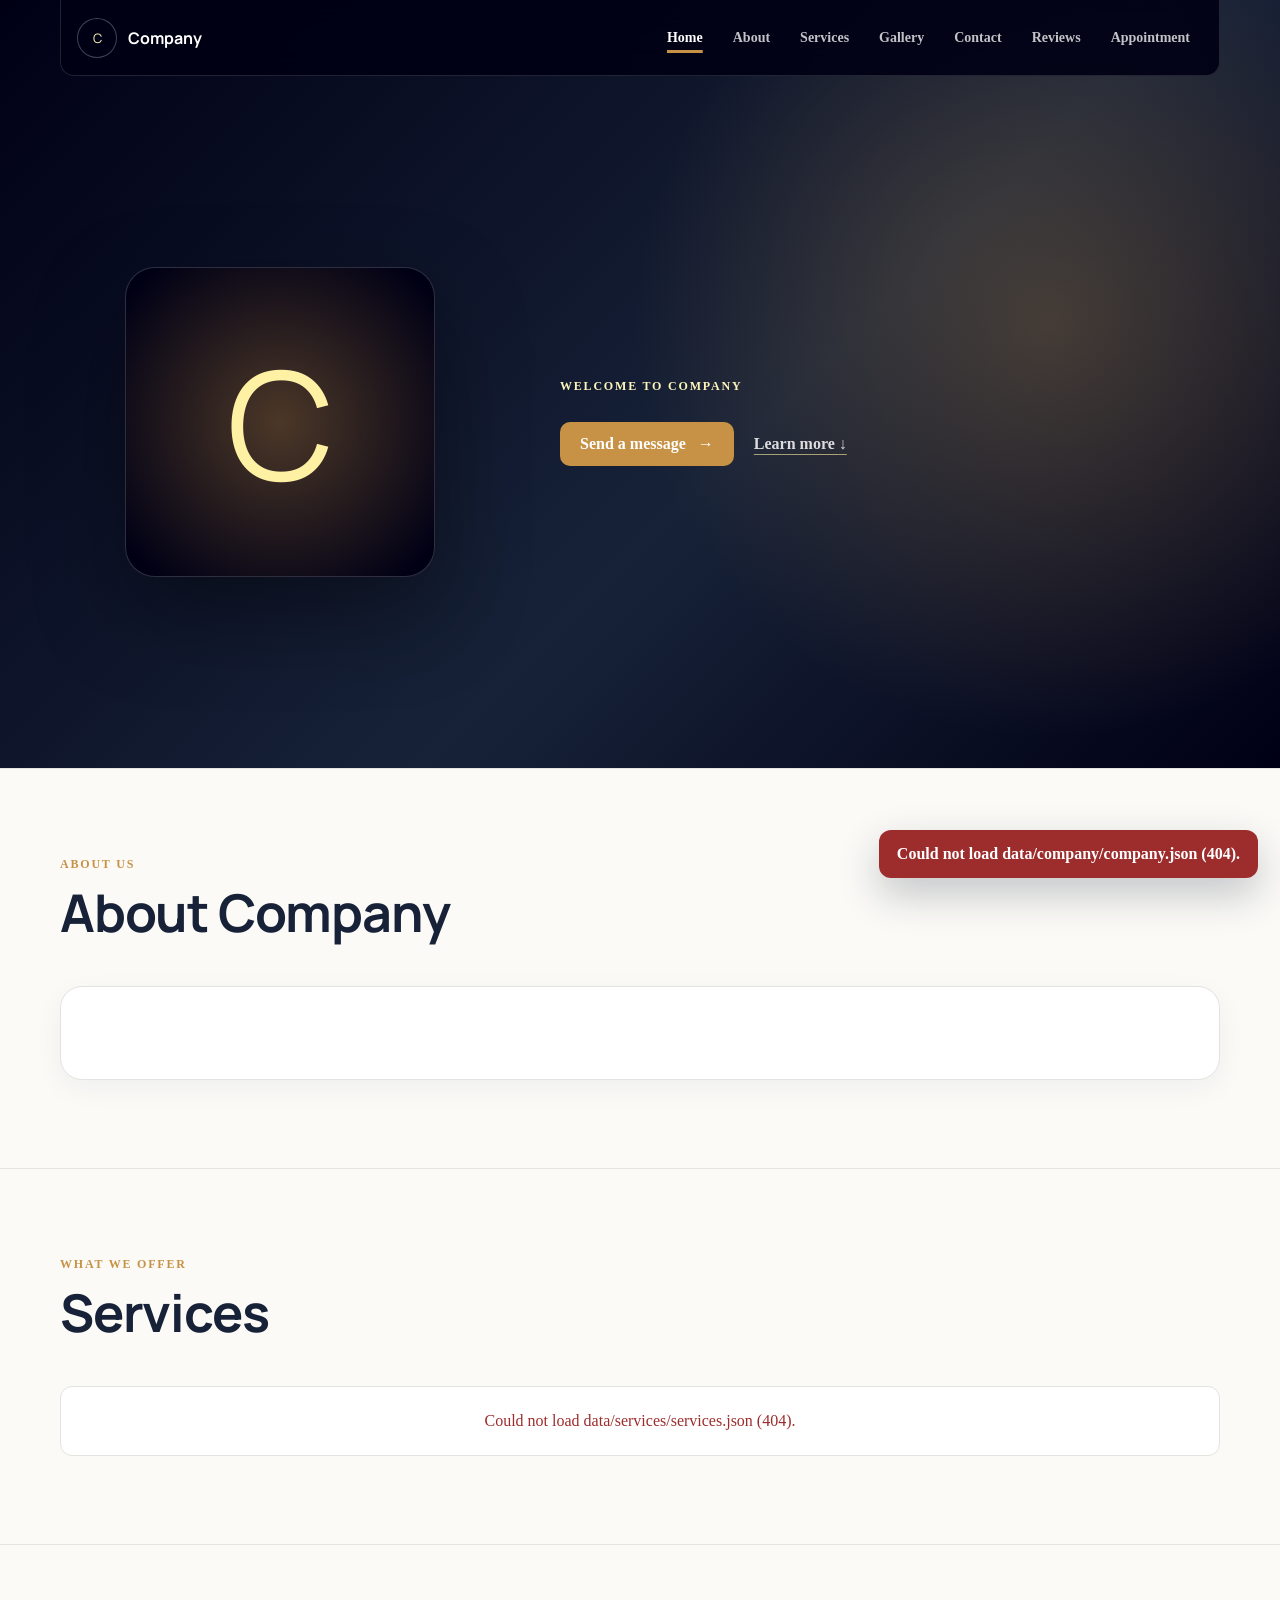
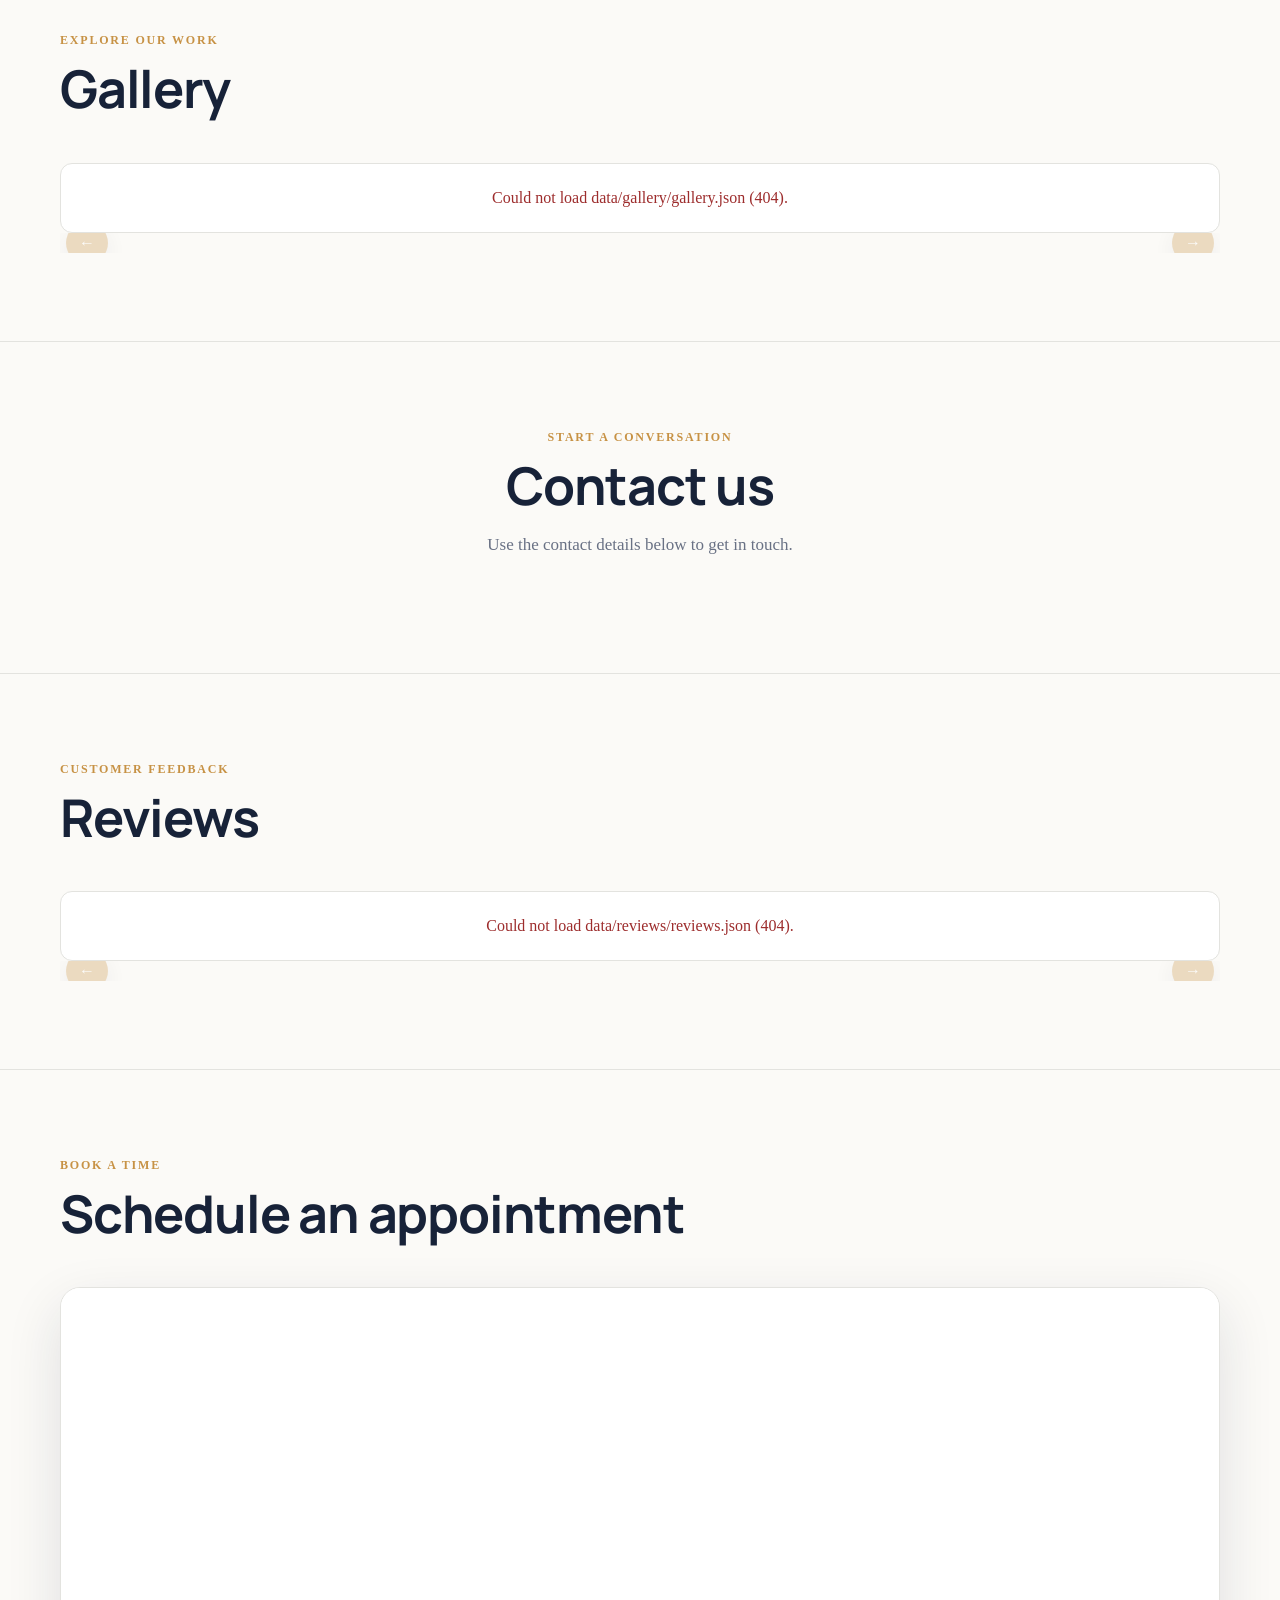
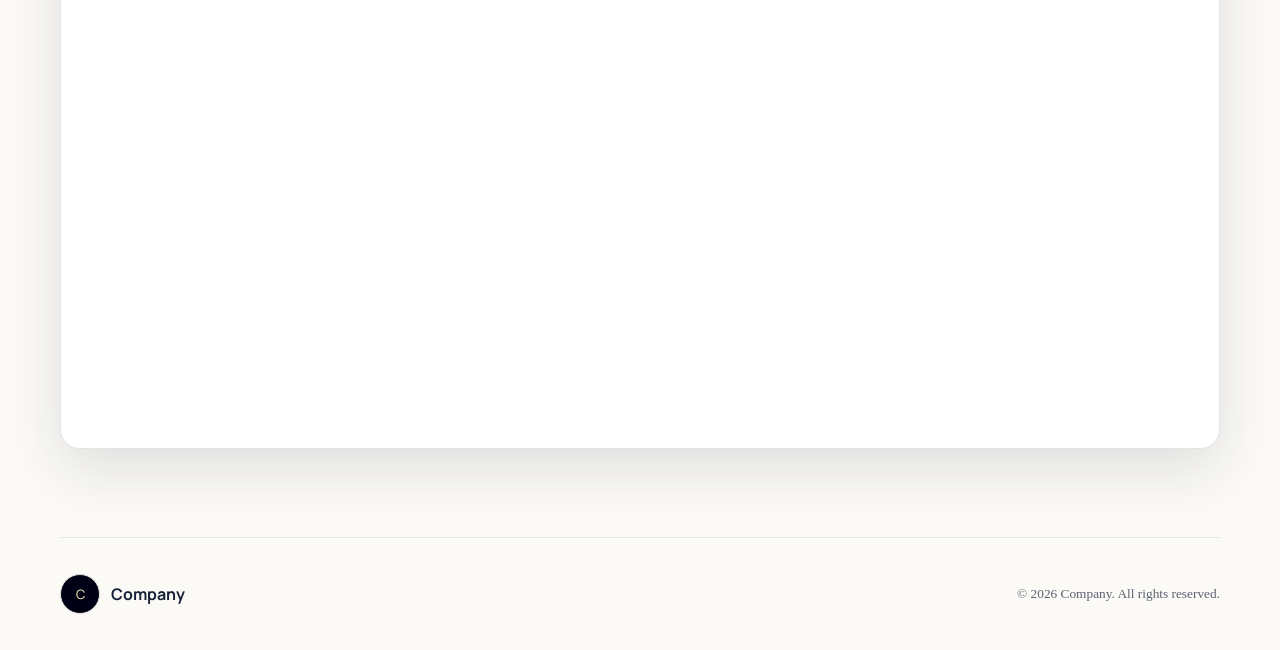
==== index.html @ 7d84f8c4 "Add files via upload" ====
<!doctype html>
<html lang="en">
  <head>
    <meta charset="UTF-8" />
    <meta name="viewport" content="width=device-width, initial-scale=1.0" />
    <meta name="description" content="" />
    <title>Company | Company</title>
    <link rel="preconnect" href="https://fonts.googleapis.com" />
    <link rel="preconnect" href="https://fonts.gstatic.com" crossorigin />
    <link href="https://fonts.googleapis.com/css2?family=DM+Sans:wght@400;500;600;700&amp;family=Manrope:wght@700;800&amp;display=swap" rel="stylesheet" />
    <link rel="stylesheet" href="styles.css?v=63" />
    <script src="script.js?v=63" defer></script>
  </head>
  <body data-page="index" data-page-title="Company" data-template="logo-left">
    
    <header class="site-header">
      <nav class="nav-shell" aria-label="Main navigation">
        <a class="brand" href="index.html" aria-label="Company home"><span class="company-logo-slot" data-company-logo-slot data-logo-variant="brand"><span class="brand-mark" aria-hidden="true">C</span></span><strong data-company-name>Company</strong></a>
        <div class="desktop-nav"><a href="#top" data-section-link="index" class="active">Home</a><a href="#about" data-section-link="about">About</a><a href="#services" data-section-link="services">Services</a><a href="#gallery" data-section-link="gallery">Gallery</a><a href="#contact" data-section-link="contact">Contact</a><a href="#reviews" data-section-link="reviews">Reviews</a><a href="#appointment" data-section-link="appointment">Appointment</a></div>
        <button class="menu-button" type="button" aria-expanded="false" aria-controls="mobile-menu">
          <span></span><span></span><span></span><span class="sr-only">Open navigation</span>
        </button>
      </nav>
      <div class="mobile-nav" id="mobile-menu" hidden><a href="#top" data-section-link="index" class="active">Home</a><a href="#about" data-section-link="about">About</a><a href="#services" data-section-link="services">Services</a><a href="#gallery" data-section-link="gallery">Gallery</a><a href="#contact" data-section-link="contact">Contact</a><a href="#reviews" data-section-link="reviews">Reviews</a><a href="#appointment" data-section-link="appointment">Appointment</a></div>
      <div class="hero" id="top">
        <div class="hero-copy">
          <p class="eyebrow">Welcome to <span data-company-name>Company</span></p>
          <h1 data-company-tagline></h1>
          <p class="hero-description" data-company-description></p>
          <div class="hero-actions">
            <a class="primary-button" href="#contact">Send a message <span aria-hidden="true">→</span></a>
            <a class="secondary-link" href="#about">Learn more <span aria-hidden="true">↓</span></a>
          </div>
        </div>
        <div class="hero-art"><span class="company-logo-slot" data-company-logo-slot data-logo-variant="hero"><div class="hero-monogram" aria-hidden="true"><span>C</span></div></span></div>
      </div>
    </header>
    
    <aside class="social-strip" data-social-location="top" aria-label="Company links" hidden>
      <p class="follow-heading">Follow</p>
      <div class="social-strip-track"><a class="social-icon-link" data-social-platform="instagram" href="#" target="_blank" rel="noopener noreferrer" aria-label="Instagram" title="Instagram" hidden><svg viewBox="0 0 24 24" aria-hidden="true"><rect x="3" y="3" width="18" height="18" rx="5"></rect><circle cx="12" cy="12" r="4"></circle><circle cx="17.5" cy="6.5" r="1"></circle></svg><span class="sr-only">Instagram</span></a><a class="social-icon-link" data-social-platform="facebook" href="#" target="_blank" rel="noopener noreferrer" aria-label="Facebook" title="Facebook" hidden><svg viewBox="0 0 24 24" aria-hidden="true"><path d="M14 8h3V4h-3c-3.3 0-5 2-5 5v2H6v4h3v7h4v-7h3.3l.7-4H13V9c0-.7.3-1 1-1Z"></path></svg><span class="sr-only">Facebook</span></a><a class="social-icon-link" data-social-platform="linkedin" href="#" target="_blank" rel="noopener noreferrer" aria-label="LinkedIn" title="LinkedIn" hidden><svg viewBox="0 0 24 24" aria-hidden="true"><rect x="3" y="9" width="4" height="12"></rect><circle cx="5" cy="5" r="2"></circle><path d="M11 9h4v1.8c1-1.4 2.3-2.2 4.2-2.2 3 0 4.8 2 4.8 5.8V21h-4v-6c0-1.8-.6-3-2.3-3-1.8 0-2.7 1.2-2.7 3.4V21h-4V9Z"></path></svg><span class="sr-only">LinkedIn</span></a><a class="social-icon-link" data-social-platform="twitter" href="#" target="_blank" rel="noopener noreferrer" aria-label="Twitter / X" title="Twitter / X" hidden><svg viewBox="0 0 24 24" aria-hidden="true"><path d="M4 3h4.7l4.1 5.8L17.8 3H20l-6.2 7.3L21 21h-4.7l-4.7-6.7L5.9 21H3.7l6.9-8.2L4 3Zm3.5 2 10 14h2L9.5 5h-2Z"></path></svg><span class="sr-only">Twitter / X</span></a><a class="social-icon-link" data-social-platform="youtube" href="#" target="_blank" rel="noopener noreferrer" aria-label="YouTube" title="YouTube" hidden><svg viewBox="0 0 24 24" aria-hidden="true"><rect x="2" y="5" width="20" height="14" rx="4"></rect><path d="m10 9 5 3-5 3V9Z"></path></svg><span class="sr-only">YouTube</span></a><a class="social-icon-link" data-social-platform="applePodcast" href="#" target="_blank" rel="noopener noreferrer" aria-label="Apple Podcasts" title="Apple Podcasts" hidden><svg viewBox="0 0 24 24" aria-hidden="true"><circle cx="12" cy="8" r="2"></circle><path d="M8.5 17.5a5 5 0 1 1 7 0M6 19.5a8 8 0 1 1 12 0M10 14h4l-1 7h-2l-1-7Z"></path></svg><span class="sr-only">Apple Podcasts</span></a><a class="social-icon-link" data-social-platform="spotify" href="#" target="_blank" rel="noopener noreferrer" aria-label="Spotify" title="Spotify" hidden><svg viewBox="0 0 24 24" aria-hidden="true"><circle cx="12" cy="12" r="9"></circle><path d="M7 9.5c3.6-1 7.4-.6 10.5 1M7.8 13c3-.8 6.2-.5 8.8.8M8.6 16.2c2.3-.6 4.8-.4 6.8.6"></path></svg><span class="sr-only">Spotify</span></a>
        <div class="contact-action" data-contact-action-container="call" hidden>
          <button class="social-icon-link" type="button" data-contact-action="call" data-contact-value="" data-contact-href="tel:" aria-expanded="false" aria-controls="call-details-top" aria-label="Call us" title="Call us">
            <svg viewBox="0 0 24 24" aria-hidden="true"><path d="M6.7 3.5 9.5 8l-2 2c1.2 2.8 3.7 5.3 6.5 6.5l2-2 4.5 2.8c.4.2.6.7.5 1.1L20.4 22c-.1.6-.7 1-1.3 1C9.1 22.4 1.6 14.9 1 4.9c0-.6.4-1.2 1-1.3L5.6 3c.4-.1.9.1 1.1.5Z"></path></svg><span class="sr-only">Call us</span>
          </button>
          <div class="contact-action-details" id="call-details-top" hidden>
            <a href="tel:"></a>
            <button type="button" data-copy-value="">Copy</button>
          </div>
        </div>
        <div class="contact-action" data-contact-action-container="email" hidden>
          <button class="social-icon-link" type="button" data-contact-action="email" aria-expanded="false" aria-controls="email-details-top" aria-label="Email us" title="Email us">
            <svg viewBox="0 0 24 24" aria-hidden="true"><rect x="2" y="4" width="20" height="16" rx="2"></rect><path d="m3 6 9 7 9-7"></path></svg><span class="sr-only">Email us</span>
          </button>
          <div class="contact-action-details" id="email-details-top" hidden>
            <a href="mailto:"></a>
            <button type="button" data-copy-value="">Copy</button>
          </div>
        </div></div>
    </aside>
    <main class="home-main" id="home-sections" data-pages="about.html,services.html,gallery.html,contact.html,reviews.html,appointment.html">
      <div class="data-status" id="home-sections-status">Loading website sections…</div>
    </main>
    
    <aside class="social-strip footer-social-strip" data-social-location="footer" aria-label="Company links" hidden>
      <p class="follow-heading">Follow</p>
      <div class="social-strip-track"><a class="social-icon-link" data-social-platform="instagram" href="#" target="_blank" rel="noopener noreferrer" aria-label="Instagram" title="Instagram" hidden><svg viewBox="0 0 24 24" aria-hidden="true"><rect x="3" y="3" width="18" height="18" rx="5"></rect><circle cx="12" cy="12" r="4"></circle><circle cx="17.5" cy="6.5" r="1"></circle></svg><span class="sr-only">Instagram</span></a><a class="social-icon-link" data-social-platform="facebook" href="#" target="_blank" rel="noopener noreferrer" aria-label="Facebook" title="Facebook" hidden><svg viewBox="0 0 24 24" aria-hidden="true"><path d="M14 8h3V4h-3c-3.3 0-5 2-5 5v2H6v4h3v7h4v-7h3.3l.7-4H13V9c0-.7.3-1 1-1Z"></path></svg><span class="sr-only">Facebook</span></a><a class="social-icon-link" data-social-platform="linkedin" href="#" target="_blank" rel="noopener noreferrer" aria-label="LinkedIn" title="LinkedIn" hidden><svg viewBox="0 0 24 24" aria-hidden="true"><rect x="3" y="9" width="4" height="12"></rect><circle cx="5" cy="5" r="2"></circle><path d="M11 9h4v1.8c1-1.4 2.3-2.2 4.2-2.2 3 0 4.8 2 4.8 5.8V21h-4v-6c0-1.8-.6-3-2.3-3-1.8 0-2.7 1.2-2.7 3.4V21h-4V9Z"></path></svg><span class="sr-only">LinkedIn</span></a><a class="social-icon-link" data-social-platform="twitter" href="#" target="_blank" rel="noopener noreferrer" aria-label="Twitter / X" title="Twitter / X" hidden><svg viewBox="0 0 24 24" aria-hidden="true"><path d="M4 3h4.7l4.1 5.8L17.8 3H20l-6.2 7.3L21 21h-4.7l-4.7-6.7L5.9 21H3.7l6.9-8.2L4 3Zm3.5 2 10 14h2L9.5 5h-2Z"></path></svg><span class="sr-only">Twitter / X</span></a><a class="social-icon-link" data-social-platform="youtube" href="#" target="_blank" rel="noopener noreferrer" aria-label="YouTube" title="YouTube" hidden><svg viewBox="0 0 24 24" aria-hidden="true"><rect x="2" y="5" width="20" height="14" rx="4"></rect><path d="m10 9 5 3-5 3V9Z"></path></svg><span class="sr-only">YouTube</span></a><a class="social-icon-link" data-social-platform="applePodcast" href="#" target="_blank" rel="noopener noreferrer" aria-label="Apple Podcasts" title="Apple Podcasts" hidden><svg viewBox="0 0 24 24" aria-hidden="true"><circle cx="12" cy="8" r="2"></circle><path d="M8.5 17.5a5 5 0 1 1 7 0M6 19.5a8 8 0 1 1 12 0M10 14h4l-1 7h-2l-1-7Z"></path></svg><span class="sr-only">Apple Podcasts</span></a><a class="social-icon-link" data-social-platform="spotify" href="#" target="_blank" rel="noopener noreferrer" aria-label="Spotify" title="Spotify" hidden><svg viewBox="0 0 24 24" aria-hidden="true"><circle cx="12" cy="12" r="9"></circle><path d="M7 9.5c3.6-1 7.4-.6 10.5 1M7.8 13c3-.8 6.2-.5 8.8.8M8.6 16.2c2.3-.6 4.8-.4 6.8.6"></path></svg><span class="sr-only">Spotify</span></a></div>
    </aside>
    <footer class="site-footer">
      <a class="brand footer-brand" href="index.html"><span class="company-logo-slot" data-company-logo-slot data-logo-variant="brand"><span class="brand-mark" aria-hidden="true">C</span></span><strong data-company-name>Company</strong></a>
      <small>© <span id="copyright-years" data-start-year="2026"></span> <span data-company-name>Company</span>. All rights reserved.</small>
    </footer>
  </body>
</html>
---- styles.css ----
:root {
  --ink: #182033;
  --muted: #697184;
  --paper: #fbfaf7;
  --white: #ffffff;
  --navy: #172238;
  --brand: #c79245;
  --brand-dark: #9a6518;
  --brand-light: #fff1a4;
  --secondary: #172238;
  --secondary-dark: #000015;
  --secondary-light: #677288;
  --on-secondary: #ffffff;
  --on-brand: #ffffff;
  --on-page: #172238;
  --page-blur: 0px;
  --hero-background: radial-gradient(circle at 82% 42%, color-mix(in srgb, var(--brand) 28%, transparent), transparent 26rem), linear-gradient(135deg, var(--secondary-dark), var(--secondary) 58%, var(--secondary-dark));
  --border: #e3e3df;
  --shadow: 0 20px 55px rgba(23, 34, 56, 0.12);
  --heading-font: "Manrope", sans-serif;
}

* {
  box-sizing: border-box;
}

[hidden] {
  display: none !important;
}

html {
  width: 100%;
  max-width: 100%;
  overflow-x: hidden;
  scroll-behavior: smooth;
}

body {
  position: relative;
  width: 100%;
  max-width: 100%;
  min-width: 0;
  margin: 0;
  overflow-x: hidden;
  color: var(--on-page);
  background: #fbfaf7;
  background-attachment: fixed;
  font-family: "DM Sans", sans-serif;
  line-height: 1.6;
}

body > main {
  background: var(--paper);
  backdrop-filter: blur(var(--page-blur));
  -webkit-backdrop-filter: blur(var(--page-blur));
}

body,
button,
input,
textarea {
  font: inherit;
}

img {
  display: block;
  max-width: 100%;
}

.company-logo-slot {
  display: contents;
}

a {
  color: inherit;
}

.sr-only {
  position: absolute;
  width: 1px;
  height: 1px;
  padding: 0;
  margin: -1px;
  overflow: hidden;
  clip: rect(0, 0, 0, 0);
  white-space: nowrap;
  border: 0;
}

.site-header {
  min-height: clamp(640px, 60vw, 820px);
  padding-top: 76px;
  overflow: hidden;
  color: var(--on-secondary);
  background: var(--hero-background);
  background-position: center;
  background-size: cover;
}

.nav-shell,
.hero,
.content-section,
.site-footer {
  width: min(1160px, calc(100% - 40px));
  margin-inline: auto;
}

.nav-shell {
  position: fixed;
  z-index: 20;
  top: 0;
  left: 50%;
  display: flex;
  align-items: center;
  justify-content: space-between;
  min-height: 76px;
  padding: 0 16px;
  background: color-mix(in srgb, var(--secondary-dark) 90%, transparent);
  border: 1px solid color-mix(in srgb, var(--on-secondary) 13%, transparent);
  border-top: 0;
  border-radius: 0 0 14px 14px;
  backdrop-filter: blur(14px);
  transform: translateX(-50%);
}

.brand {
  display: inline-flex;
  gap: 11px;
  align-items: center;
  font-family: var(--heading-font);
  text-decoration: none;
}

.brand img,
.brand-mark {
  width: 40px;
  height: 40px;
  object-fit: cover;
  border: 1px solid color-mix(in srgb, var(--on-secondary) 25%, transparent);
  border-radius: 50%;
}

.brand-mark {
  display: grid;
  color: color-mix(in srgb, var(--brand-light) 75%, var(--on-secondary));
  font-size: 13px;
  background: var(--secondary-dark);
  place-items: center;
}

.desktop-nav {
  display: flex;
  gap: 4px;
}

.desktop-nav a,
.mobile-nav a {
  padding: 9px 13px;
  color: color-mix(in srgb, var(--on-secondary) 76%, transparent);
  font-size: 14px;
  font-weight: 600;
  text-decoration: none;
  border-radius: 8px;
}

.desktop-nav a:hover {
  color: var(--on-secondary);
  background: transparent;
}

.desktop-nav a.active,
.mobile-nav a.active {
  color: var(--on-secondary);
  font-weight: 800;
  text-decoration: underline;
  text-decoration-color: var(--brand);
  text-decoration-thickness: 3px;
  text-underline-offset: 8px;
  background: transparent;
  box-shadow: none;
}

.menu-button,
.mobile-nav {
  display: none;
}

.hero {
  display: grid;
  grid-template-columns: minmax(0, 1.1fr) minmax(300px, 0.9fr);
  gap: 60px;
  align-items: center;
  min-height: calc(clamp(640px, 60vw, 820px) - 76px);
}

.hero-copy {
  max-width: 680px;
  padding: 60px 0;
}

.eyebrow {
  margin: 0 0 12px;
  color: var(--brand);
  font-size: 12px;
  font-weight: 700;
  letter-spacing: 1.8px;
  text-transform: uppercase;
}

.hero .eyebrow {
  color: color-mix(in srgb, var(--brand-light) 75%, var(--on-secondary));
}

h1,
h2,
h3 {
  margin-top: 0;
  font-family: var(--heading-font);
  line-height: 1.12;
  letter-spacing: -1.2px;
}

h1 {
  margin-bottom: 20px;
  font-size: clamp(36px, 5vw, 58px);
}

h2 {
  margin-bottom: 0;
  font-size: clamp(34px, 5vw, 52px);
}

h3 {
  font-size: 21px;
}

.hero-description {
  max-width: 620px;
  margin: 0 0 28px;
  color: color-mix(in srgb, var(--on-secondary) 72%, transparent);
  font-size: 18px;
}

.hero-actions {
  display: flex;
  gap: 20px;
  align-items: center;
  flex-wrap: wrap;
}

.primary-button,
.contact-form button {
  display: inline-flex;
  gap: 12px;
  align-items: center;
  justify-content: center;
  padding: 13px 20px;
  color: var(--on-brand);
  font-weight: 700;
  text-decoration: none;
  background: var(--brand);
  border: 0;
  border-radius: 10px;
  cursor: pointer;
  transition: 180ms ease;
}

.primary-button:hover,
.contact-form button:hover {
  background: var(--brand-dark);
  transform: translateY(-2px);
}

.secondary-link {
  color: color-mix(in srgb, var(--on-secondary) 84%, transparent);
  font-weight: 600;
  text-decoration-color: color-mix(in srgb, var(--brand-light) 60%, transparent);
  text-underline-offset: 5px;
}

.hero-art {
  position: relative;
  display: grid;
  min-height: 340px;
  place-items: center;
}

.hero-image-wrap,
.hero-monogram {
  position: relative;
  width: min(100%, 310px);
  aspect-ratio: 1;
  overflow: hidden;
  background: var(--secondary-dark);
  border: 1px solid color-mix(in srgb, var(--on-secondary) 18%, transparent);
  border-radius: 30px;
  box-shadow: 0 35px 90px rgba(0, 0, 0, 0.4);
}

.hero-image-wrap::before,
.hero-monogram::before {
  position: absolute;
  z-index: 0;
  inset: -20%;
  content: "";
  background: radial-gradient(circle, color-mix(in srgb, var(--brand) 38%, transparent), transparent 65%);
}

.hero-image-wrap img {
  position: relative;
  z-index: 1;
  width: 100%;
  height: 100%;
  object-fit: cover;
  object-position: center;
}

.hero-monogram {
  display: grid;
  place-items: center;
}

.hero-monogram span {
  position: relative;
  z-index: 1;
  color: var(--brand-light);
  font-family: var(--heading-font);
  font-size: clamp(80px, 13vw, 150px);
}

.content-section {
  padding: 88px 0;
  scroll-margin-top: 100px;
}

.content-section + .content-section {
  border-top: 1px solid var(--border);
  background: var(--paper);
  backdrop-filter: blur(var(--page-blur));
  -webkit-backdrop-filter: blur(var(--page-blur));
}

.section-heading {
  display: flex;
  gap: 50px;
  align-items: end;
  justify-content: space-between;
  margin-bottom: 44px;
}

.section-heading > p {
  max-width: 430px;
  margin: 0;
  color: color-mix(in srgb, var(--on-page) 72%, transparent);
}

.about-card {
  padding: 46px;
  background: var(--white);
  border: 1px solid var(--border);
  border-radius: 22px;
  box-shadow: 0 8px 28px rgba(23, 34, 56, 0.05);
  color: var(--ink);
}

.about-card > p {
  margin: 0;
  color: var(--muted);
  font-size: 19px;
}

.carousel-shell {
  position: relative;
  width: 100%;
  max-width: 100%;
  min-width: 0;
  overflow: hidden;
}

.service-grid,
.review-grid,
.gallery-grid {
  display: flex;
  gap: 20px;
  width: 100%;
  max-width: 100%;
  min-width: 0;
  overflow-x: auto;
  padding: 4px 2px 16px;
  scroll-behavior: smooth;
  scroll-snap-type: x mandatory;
  scrollbar-width: none;
}

.service-grid::-webkit-scrollbar,
.review-grid::-webkit-scrollbar,
.gallery-grid::-webkit-scrollbar {
  display: none;
}

.carousel-arrow {
  position: absolute;
  z-index: 3;
  top: 50%;
  display: grid;
  width: 42px;
  height: 42px;
  padding: 0;
  color: var(--on-brand);
  background: var(--brand);
  border: 0;
  border-radius: 50%;
  cursor: pointer;
  place-items: center;
  transform: translateY(-50%);
  box-shadow: 0 8px 24px rgba(23, 34, 56, 0.2);
}

.carousel-arrow:hover {
  background: var(--brand-dark);
}

.carousel-arrow:disabled {
  cursor: not-allowed;
  opacity: 0.3;
  transform: translateY(-50%);
}

.carousel-arrow.previous {
  left: 6px;
}

.carousel-arrow.next {
  right: 6px;
}

.service-card,
blockquote {
  flex: 0 0 calc((100% - 40px) / 3);
  min-height: 260px;
  margin: 0;
  padding: 28px;
  background: var(--white);
  border: 1px solid var(--border);
  border-radius: 16px;
  color: var(--ink);
}

.service-number {
  color: var(--brand);
  font-family: var(--heading-font);
  font-weight: 800;
}

.service-card {
  padding: 0;
  overflow: hidden;
}

.service-card-content {
  display: flex;
  min-width: 0;
  padding: 25px;
  flex-direction: column;
}

.service-card h3 {
  margin: 16px 0 8px;
}

.service-card p,
blockquote p {
  margin: 0;
  color: var(--muted);
}

.service-media {
  width: 100%;
  height: 210px;
  overflow: hidden;
  background: color-mix(in srgb, var(--secondary) 10%, white);
}

.service-media img,
.service-media iframe,
.service-media video {
  width: 100%;
  height: 100%;
  object-fit: cover;
  border: 0;
}

.service-card-footer {
  display: flex;
  gap: 14px;
  align-items: center;
  justify-content: space-between;
  margin-top: auto;
  padding-top: 22px;
}

.service-price {
  color: var(--ink);
  font-family: var(--heading-font);
  font-size: 18px;
}

.service-link,
.service-payment-link {
  color: var(--brand-dark);
  font-size: 14px;
  font-weight: 700;
  text-underline-offset: 4px;
}

.service-card-actions {
  display: flex;
  flex-wrap: wrap;
  gap: 8px 14px;
  align-items: center;
  justify-content: flex-end;
}

.service-payment-link {
  padding: 9px 13px;
  color: var(--on-brand);
  text-decoration: none;
  background: var(--brand);
  border-radius: 999px;
}

.vertical-services {
  display: grid;
  gap: 24px;
  overflow: visible;
  padding: 0;
  scroll-snap-type: none;
}

.vertical-services .service-card {
  display: grid;
  grid-template-columns: minmax(260px, 0.75fr) minmax(0, 1.25fr);
  min-height: 310px;
}

.vertical-services .service-media {
  height: 100%;
  min-height: 310px;
}

.vertical-services .service-card-content {
  padding: 32px;
}

.horizontal-services .service-card {
  flex-basis: calc((100% - 40px) / 3);
}

.gallery-grid figure {
  flex: 0 0 calc((100% - 40px) / 3);
  height: 280px;
  min-height: 260px;
  margin: 0;
  overflow: hidden;
  background: #e9e8e4;
  border-radius: 15px;
}

.gallery-grid img {
  width: 100%;
  height: 100%;
  object-fit: cover;
  object-position: center;
  transition: transform 300ms ease;
}

.gallery-lightbox-trigger {
  display: block;
  width: 100%;
  height: 100%;
  padding: 0;
  overflow: hidden;
  background: transparent;
  border: 0;
  cursor: zoom-in;
}

.gallery-grid figure:hover img {
  transform: scale(1.04);
}

.gallery-lightbox {
  position: fixed;
  z-index: 1000;
  inset: 0;
  display: grid;
  width: 100vw;
  max-width: 100%;
  height: 100dvh;
  padding: clamp(16px, 4vw, 48px);
  overflow: hidden;
  background: rgba(7, 12, 22, 0.92);
  place-items: center;
}

.gallery-lightbox img {
  display: block;
  width: auto;
  max-width: 100%;
  height: auto;
  max-height: calc(100dvh - clamp(32px, 8vw, 96px));
  object-fit: contain;
}

.gallery-lightbox-close {
  position: absolute;
  z-index: 1;
  top: max(12px, env(safe-area-inset-top));
  right: max(12px, env(safe-area-inset-right));
  display: grid;
  width: 44px;
  height: 44px;
  padding: 0;
  color: #ffffff;
  font-size: 32px;
  line-height: 1;
  background: rgba(255, 255, 255, 0.14);
  border: 1px solid rgba(255, 255, 255, 0.35);
  border-radius: 50%;
  cursor: pointer;
  place-items: center;
}

body.lightbox-open {
  overflow: hidden;
}

.service-card,
.gallery-grid figure,
blockquote {
  scroll-snap-align: start;
}

.social-strip {
  width: min(1160px, calc(100% - 40px));
  margin: 24px auto 0;
}

.follow-heading {
  margin: 0 0 10px;
  color: var(--on-page);
  font-family: var(--heading-font);
  font-size: 15px;
  font-weight: 800;
}

.social-strip-track {
  display: flex;
  gap: 12px;
  overflow-x: auto;
  padding: 2px 2px 12px;
  scrollbar-width: none;
}

.footer-social-strip {
  margin-top: 56px;
}

.footer-social-strip .social-strip-track {
  padding-bottom: 2px;
}

.social-strip-track::-webkit-scrollbar {
  display: none;
}

.social-icon-link {
  display: inline-flex;
  align-items: center;
  justify-content: center;
  width: 54px;
  height: 54px;
  padding: 14px;
  color: var(--secondary);
  text-decoration: none;
  background: var(--white);
  border: 1px solid var(--border);
  border-radius: 12px;
  color: var(--ink);
  cursor: pointer;
  transition: 180ms ease;
}

.social-icon-link:hover {
  color: var(--brand-dark);
  border-color: var(--brand);
  transform: translateY(-2px);
}

.social-icon-link svg {
  width: 25px;
  height: 25px;
  fill: none;
  stroke: currentColor;
  stroke-linecap: round;
  stroke-linejoin: round;
  stroke-width: 1.8;
}

.social-icon-link[aria-label="Facebook"] svg,
.social-icon-link[aria-label="LinkedIn"] svg {
  fill: currentColor;
  stroke: none;
}

.contact-action {
  display: flex;
  flex: 0 0 auto;
  gap: 8px;
  align-items: center;
}

.contact-action-details {
  display: flex;
  gap: 8px;
  align-items: center;
  min-height: 54px;
  padding: 7px 8px 7px 14px;
  white-space: nowrap;
  background: var(--white);
  border: 1px solid var(--brand);
  border-radius: 12px;
}

.contact-action-details[hidden] {
  display: none;
}

.contact-action-details a {
  color: var(--ink);
  font-weight: 700;
  text-decoration: none;
}

.contact-action-details button {
  padding: 7px 10px;
  color: var(--on-brand);
  font-size: 12px;
  font-weight: 700;
  background: var(--brand);
  border: 0;
  border-radius: 7px;
  cursor: pointer;
}

.reviews-section {
  width: auto;
  max-width: none;
  padding-inline: max(20px, calc((100% - 1160px) / 2));
  background: var(--paper);
}

.quote-mark {
  color: var(--brand);
  font-family: Georgia, serif;
  font-size: 50px;
  line-height: 0.8;
}

.review-stars {
  color: var(--brand);
  font-size: 21px;
  letter-spacing: 3px;
}

.review-stars span {
  color: color-mix(in srgb, var(--on-page) 18%, transparent);
}

blockquote p {
  min-height: 90px;
  margin: 18px 0 24px;
  font-size: 16px;
}

blockquote footer {
  display: flex;
  gap: 8px 16px;
  align-items: center;
  justify-content: space-between;
}

blockquote footer strong {
  font-weight: 700;
}

blockquote footer time {
  color: var(--muted);
  font-size: 13px;
  white-space: nowrap;
}

.review-submission-section {
  display: block;
  width: min(100%, 760px);
  padding-top: 70px;
  margin: 70px auto 0;
  border-top: 1px solid var(--border);
}

.review-submission-copy {
  margin-bottom: 28px;
  text-align: center;
}

.review-submission-copy h2 {
  margin-bottom: 16px;
}

.review-submission-copy > p:not(.eyebrow) {
  color: var(--muted);
}

.star-rating {
  padding: 0;
  margin: 0;
  border: 0;
}

.star-rating legend {
  margin-bottom: 7px;
  font-size: 14px;
  font-weight: 700;
}

.star-rating-options {
  display: flex;
  flex-direction: row-reverse;
  justify-content: flex-end;
  width: fit-content;
}

.star-rating-options input {
  position: absolute;
  width: 1px;
  height: 1px;
  opacity: 0;
}

.star-rating-options label {
  display: block;
  padding: 0 3px;
  color: #cfd1d6;
  font-size: 34px;
  line-height: 1;
  cursor: pointer;
}

.star-rating-options label:hover,
.star-rating-options label:hover ~ label,
.star-rating-options input:checked ~ label {
  color: var(--brand);
}

.star-rating-options input:focus-visible + label {
  border-radius: 4px;
  outline: 3px solid color-mix(in srgb, var(--brand) 30%, transparent);
}

.contact-section {
  display: block;
  width: min(100% - 40px, 900px);
}

.contact-copy {
  width: min(100%, 720px);
  margin: 0 auto 30px;
  text-align: center;
}

.contact-copy h2 {
  margin-bottom: 20px;
}

.contact-copy > p:not(.eyebrow) {
  color: var(--muted);
  font-size: 17px;
}

.contact-details {
  display: grid;
  gap: 10px;
  justify-items: center;
  padding: 24px 0 0;
  margin: 24px 0 0;
  list-style: none;
  border-top: 1px solid var(--border);
}

.contact-details a {
  text-underline-offset: 4px;
}

.contact-form {
  display: grid;
  gap: 17px;
  width: min(100%, 720px);
  padding: 32px;
  margin-inline: auto;
  background: var(--white);
  border: 1px solid var(--border);
  border-radius: 20px;
  box-shadow: var(--shadow);
  color: var(--ink);
}

.contact-form label {
  display: grid;
  gap: 7px;
  font-size: 14px;
  font-weight: 700;
}

.contact-form input,
.contact-form textarea {
  width: 100%;
  padding: 12px 13px;
  border: 1px solid #cfd1d6;
  border-radius: 9px;
  outline: none;
}

.contact-form input:focus,
.contact-form textarea:focus {
  border-color: var(--brand);
  box-shadow: 0 0 0 3px color-mix(in srgb, var(--brand) 18%, transparent);
}

.contact-form textarea {
  resize: vertical;
}

.spam-trap {
  display: none !important;
}

.captcha-field {
  min-height: 78px;
  width: 100%;
  max-width: 100%;
  overflow: hidden;
}

.h-captcha {
  width: 100%;
  max-width: 100%;
  transform-origin: left top;
}

.h-captcha iframe {
  max-width: 100% !important;
}

.form-status-toast {
  position: fixed;
  z-index: 100;
  right: 22px;
  bottom: 22px;
  max-width: min(390px, calc(100% - 44px));
  padding: 15px 18px;
  color: #ffffff;
  font-weight: 700;
  background: #237a4b;
  border-radius: 12px;
  box-shadow: 0 16px 40px rgba(17, 29, 46, 0.24);
  opacity: 0;
  pointer-events: none;
  transform: translateY(18px);
  transition: opacity 180ms ease, transform 180ms ease;
}

.form-status-toast.error {
  background: #9d2d2d;
}

.form-status-toast.visible {
  opacity: 1;
  transform: translateY(0);
}

.contact-form button {
  width: 100%;
}

.appointment-card {
  overflow: hidden;
  background: var(--white);
  border: 1px solid var(--border);
  border-radius: 20px;
  box-shadow: var(--shadow);
}

.appointment-frame {
  display: block;
  width: 100%;
  height: 760px;
  background: var(--white);
  border: 0;
}

.site-footer {
  display: flex;
  align-items: center;
  justify-content: space-between;
  padding: 36px 0;
  border-top: 1px solid var(--border);
}

.site-header,
body > main,
.home-main,
.home-page-section,
.page-main,
.content-section,
.contact-section,
.review-submission-section {
  max-width: 100%;
  min-width: 0;
}

.contact-section > *,
.review-submission-section > * {
  min-width: 0;
}

.footer-brand .brand-mark,
.footer-brand img {
  border-color: var(--border);
}

.site-footer small {
  color: color-mix(in srgb, var(--on-page) 70%, transparent);
}

@media (max-width: 850px) {
  .desktop-nav {
    display: none;
  }

  .menu-button {
    display: grid;
    gap: 4px;
    width: 42px;
    height: 42px;
    padding: 10px;
    background: color-mix(in srgb, var(--on-secondary) 8%, transparent);
    border: 0;
    border-radius: 9px;
    cursor: pointer;
    place-content: center;
  }

  .menu-button > span:not(.sr-only) {
    width: 20px;
    height: 2px;
    background: var(--on-secondary);
  }

  .mobile-nav {
    position: fixed;
    z-index: 19;
    top: 76px;
    left: 50%;
    width: min(100% - 40px, 1160px);
    padding: 8px;
    margin: 0;
    background: color-mix(in srgb, var(--secondary-dark) 96%, transparent);
    border: 1px solid color-mix(in srgb, var(--on-secondary) 12%, transparent);
    border-radius: 10px;
    transform: translateX(-50%);
  }

  .mobile-nav:not([hidden]) {
    display: grid;
  }

  .mobile-nav a {
    display: block;
  }

  .hero {
    grid-template-columns: minmax(0, 1.15fr) minmax(240px, 0.85fr);
    gap: 30px;
  }

  .service-card,
  blockquote,
  .gallery-grid figure {
    flex-basis: calc((100% - 20px) / 2);
  }

  .horizontal-services .service-card {
    flex-basis: calc((100% - 20px) / 2);
  }

  .vertical-services .service-card {
    grid-template-columns: minmax(220px, 0.8fr) minmax(0, 1.2fr);
  }

  .about-card {
    grid-template-columns: 1fr;
    gap: 35px;
  }

  .contact-section {
    width: min(100% - 40px, 900px);
  }
}

@media (max-width: 620px) {
  .nav-shell,
  .hero,
  .content-section,
  .site-footer,
  .mobile-nav {
    width: min(100% - 28px, 1160px);
  }

  .site-header {
    min-height: auto;
  }

  .nav-shell {
    min-height: 68px;
  }

  .brand {
    max-width: calc(100% - 60px);
  }

  .brand strong {
    overflow: hidden;
    text-overflow: ellipsis;
    white-space: nowrap;
  }

  .hero {
    grid-template-columns: minmax(0, 1.25fr) minmax(105px, 0.75fr);
    gap: 14px;
    min-height: 430px;
  }

  .hero-copy {
    padding: 45px 0;
  }

  h1 {
    font-size: clamp(28px, 8vw, 39px);
  }

  .hero-description {
    font-size: 15px;
  }

  .hero-art {
    min-height: 170px;
  }

  .hero-image-wrap,
  .hero-monogram {
    border-radius: 18px;
  }

  .primary-button {
    padding: 11px 14px;
    font-size: 13px;
  }

  .secondary-link {
    font-size: 13px;
  }

  .content-section {
    padding: 62px 0;
  }

  .section-heading {
    display: grid;
    gap: 16px;
    margin-bottom: 30px;
  }

  .about-card {
    padding: 26px 20px;
  }

  .about-card > p {
    font-size: 16px;
  }

  .service-card,
  blockquote,
  .gallery-grid figure {
    flex-basis: 86%;
  }

  .horizontal-services .service-card {
    flex-basis: 92%;
    height: 520px;
    min-height: 520px;
  }

  .horizontal-services .service-card-content {
    min-height: 275px;
  }

  .horizontal-services .service-card p {
    display: -webkit-box;
    overflow: hidden;
    -webkit-box-orient: vertical;
    -webkit-line-clamp: 4;
  }

  .vertical-services .service-card {
    display: block;
    min-height: 0;
  }

  .vertical-services .service-media {
    height: 220px;
    min-height: 0;
  }

  .vertical-services .service-card-content {
    padding: 24px 20px;
  }

  .gallery-grid figure {
    height: 250px;
    min-height: 230px;
  }

  .carousel-arrow.previous {
    left: 4px;
  }

  .carousel-arrow.next {
    right: 4px;
  }

  .social-strip {
    width: min(100% - 28px, 1160px);
  }


  .reviews-section {
    width: auto;
    padding-inline: 14px;
  }

  .review-submission-section {
    padding-top: 45px;
    margin-top: 45px;
  }

  blockquote p {
    min-height: auto;
  }

  .contact-form {
    padding: 24px 18px;
  }

  .h-captcha {
    margin-bottom: -14px;
    transform: scale(0.82);
  }

  .appointment-frame {
    height: 680px;
  }

  .site-footer {
    align-items: start;
    flex-direction: column;
    gap: 12px;
  }
}

@media (prefers-reduced-motion: reduce) {
  * {
    scroll-behavior: auto !important;
    transition-duration: 0.01ms !important;
  }
}


/* Template 1: logo left, content right */
body[data-template="logo-left"] .hero {
  grid-template-columns: minmax(260px, 0.8fr) minmax(0, 1.2fr);
}

body[data-template="logo-left"] .hero-art {
  grid-row: 1;
  grid-column: 1;
}

body[data-template="logo-left"] .hero-copy {
  grid-row: 1;
  grid-column: 2;
}

@media (max-width: 620px) {
  body[data-template="logo-left"] .hero {
    grid-template-columns: minmax(105px, 0.75fr) minmax(0, 1.25fr);
  }
}


/* Template 2: content left, logo right */
body[data-template="logo-right"] .hero {
  grid-template-columns: minmax(0, 1.2fr) minmax(260px, 0.8fr);
}

body[data-template="logo-right"] .hero-copy {
  grid-row: 1;
  grid-column: 1;
}

body[data-template="logo-right"] .hero-art {
  grid-row: 1;
  grid-column: 2;
}

@media (max-width: 620px) {
  body[data-template="logo-right"] .hero {
    grid-template-columns: minmax(0, 1.25fr) minmax(105px, 0.75fr);
  }
}


/* Template 3: centered and stacked */
body[data-template="centered"] .hero {
  grid-template-columns: 1fr;
  gap: 0;
  min-height: 650px;
  text-align: center;
}

body[data-template="centered"] .hero-art {
  grid-row: 1;
  grid-column: 1;
  min-height: 245px;
  padding-top: 45px;
}

body[data-template="centered"] .hero-image-wrap,
body[data-template="centered"] .hero-monogram {
  width: min(100%, 190px);
  border-radius: 50%;
}

body[data-template="centered"] .hero-monogram span {
  font-size: 72px;
}

body[data-template="centered"] .hero-copy {
  grid-row: 2;
  grid-column: 1;
  padding: 18px 0 65px;
  margin-inline: auto;
}

body[data-template="centered"] .hero-description {
  margin-inline: auto;
}

body[data-template="centered"] .hero-actions {
  justify-content: center;
}

@media (max-width: 620px) {
  body[data-template="centered"] .hero {
    grid-template-columns: 1fr;
    min-height: 540px;
  }

  body[data-template="centered"] .hero-art {
    min-height: 175px;
    padding-top: 35px;
  }

  body[data-template="centered"] .hero-image-wrap,
  body[data-template="centered"] .hero-monogram {
    width: min(100%, 125px);
  }

  body[data-template="centered"] .hero-monogram span {
    font-size: 48px;
  }

  body[data-template="centered"] .hero-copy {
    padding: 12px 0 48px;
  }
}


.page-site-header {
  min-height: 330px;
  padding-top: 76px;
  color: var(--on-secondary);
  background: var(--hero-background);
  background-position: center;
  background-size: cover;
}

.page-banner {
  display: grid;
  width: min(1160px, calc(100% - 40px));
  min-height: 250px;
  margin-inline: auto;
  align-content: center;
}

.page-banner h1 {
  margin: 0;
}

.desktop-nav a.active,
.mobile-nav a.active {
  text-decoration: underline;
  text-decoration-color: var(--brand);
  text-decoration-thickness: 3px;
  text-underline-offset: 8px;
  background: transparent;
  box-shadow: none;
}

.page-main {
  min-height: 420px;
}

.home-main {
  min-height: 1px;
  border-top: 1px solid color-mix(in srgb, var(--on-page) 10%, transparent);
}

.home-page-section {
  scroll-margin-top: 90px;
}

.home-page-section + .home-page-section {
  border-top: 1px solid var(--border);
}

.home-page-section .page-main {
  min-height: 0;
}

.home-page-section .reviews-page {
  padding-block: 1px;
}

.data-status {
  padding: 25px;
  color: var(--muted);
  text-align: center;
  background: var(--white);
  border: 1px solid var(--border);
  border-radius: 12px;
}

.data-status.error {
  color: #9d2d2d;
}

.reviews-page {
  background: var(--paper);
}

@media (max-width: 620px) {
  .page-banner {
    width: min(100% - 28px, 1160px);
    min-height: 210px;
  }

  .page-site-header {
    min-height: 278px;
  }
}
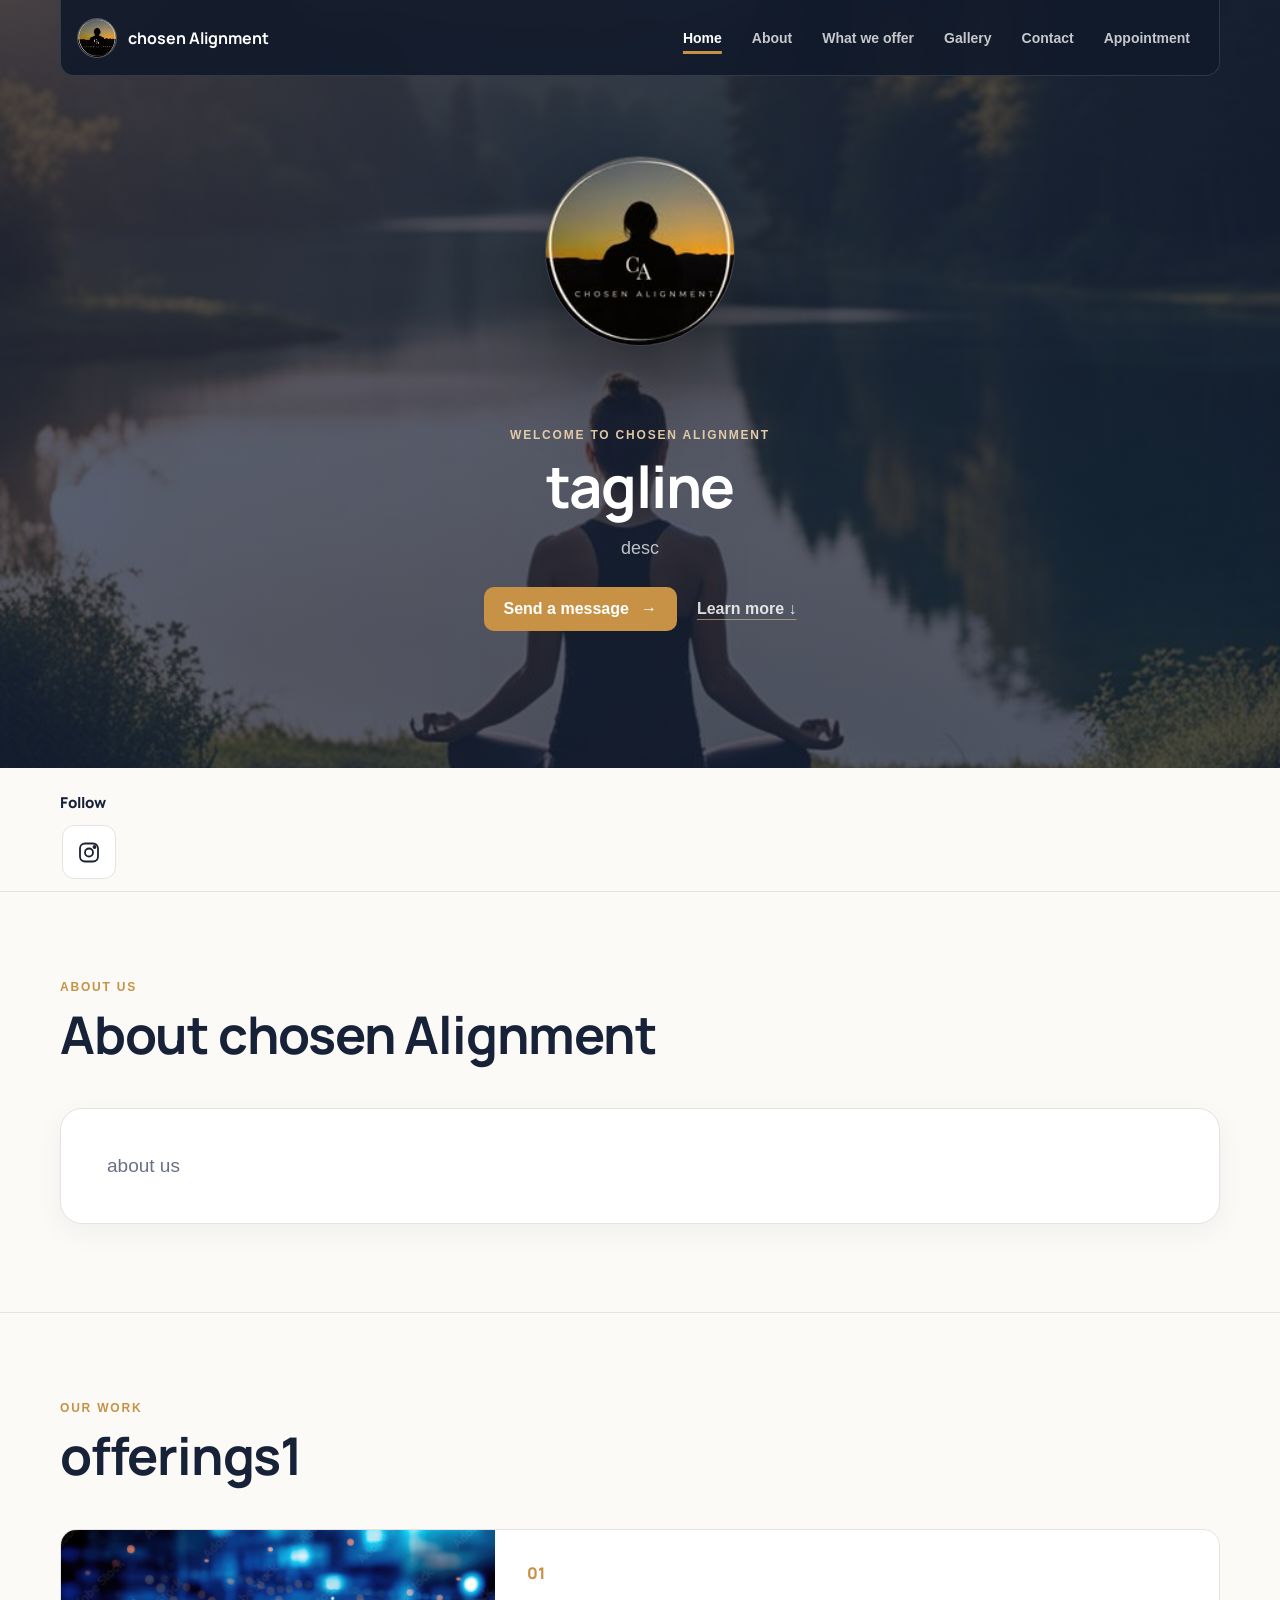
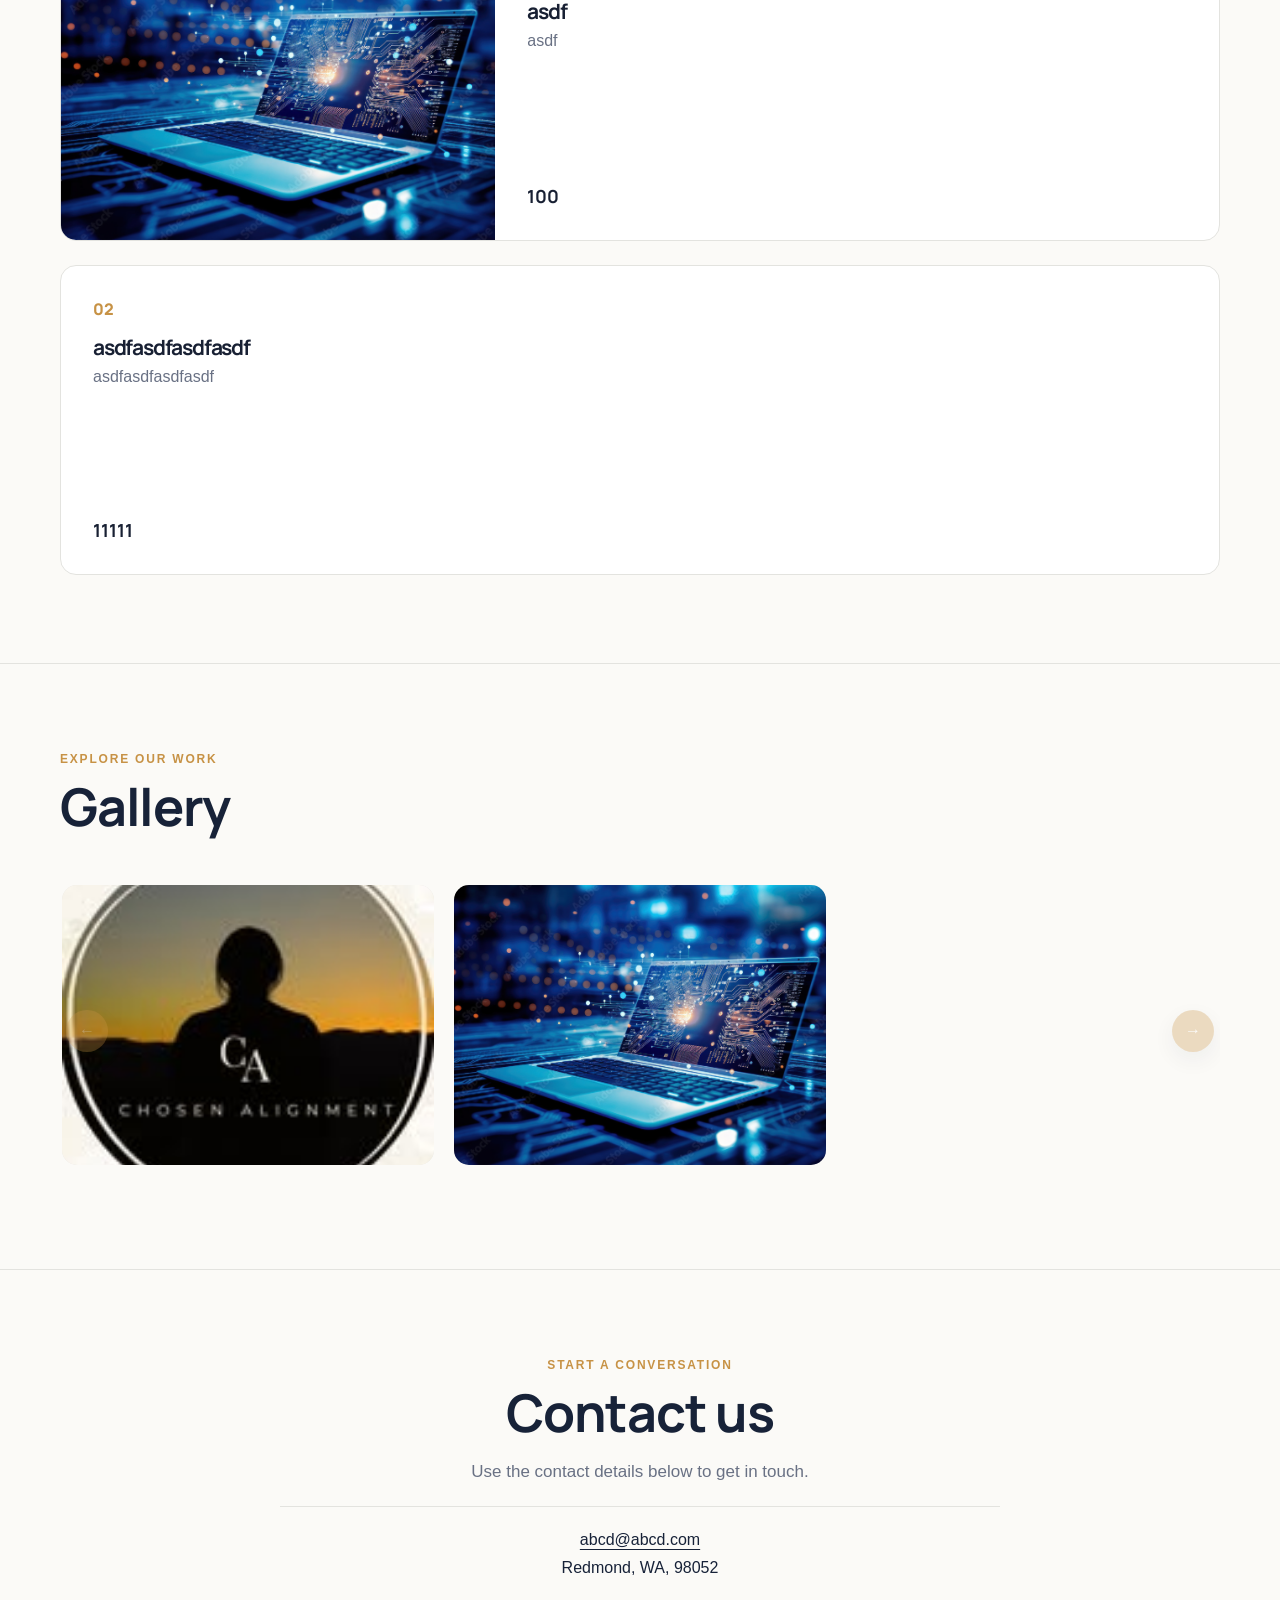
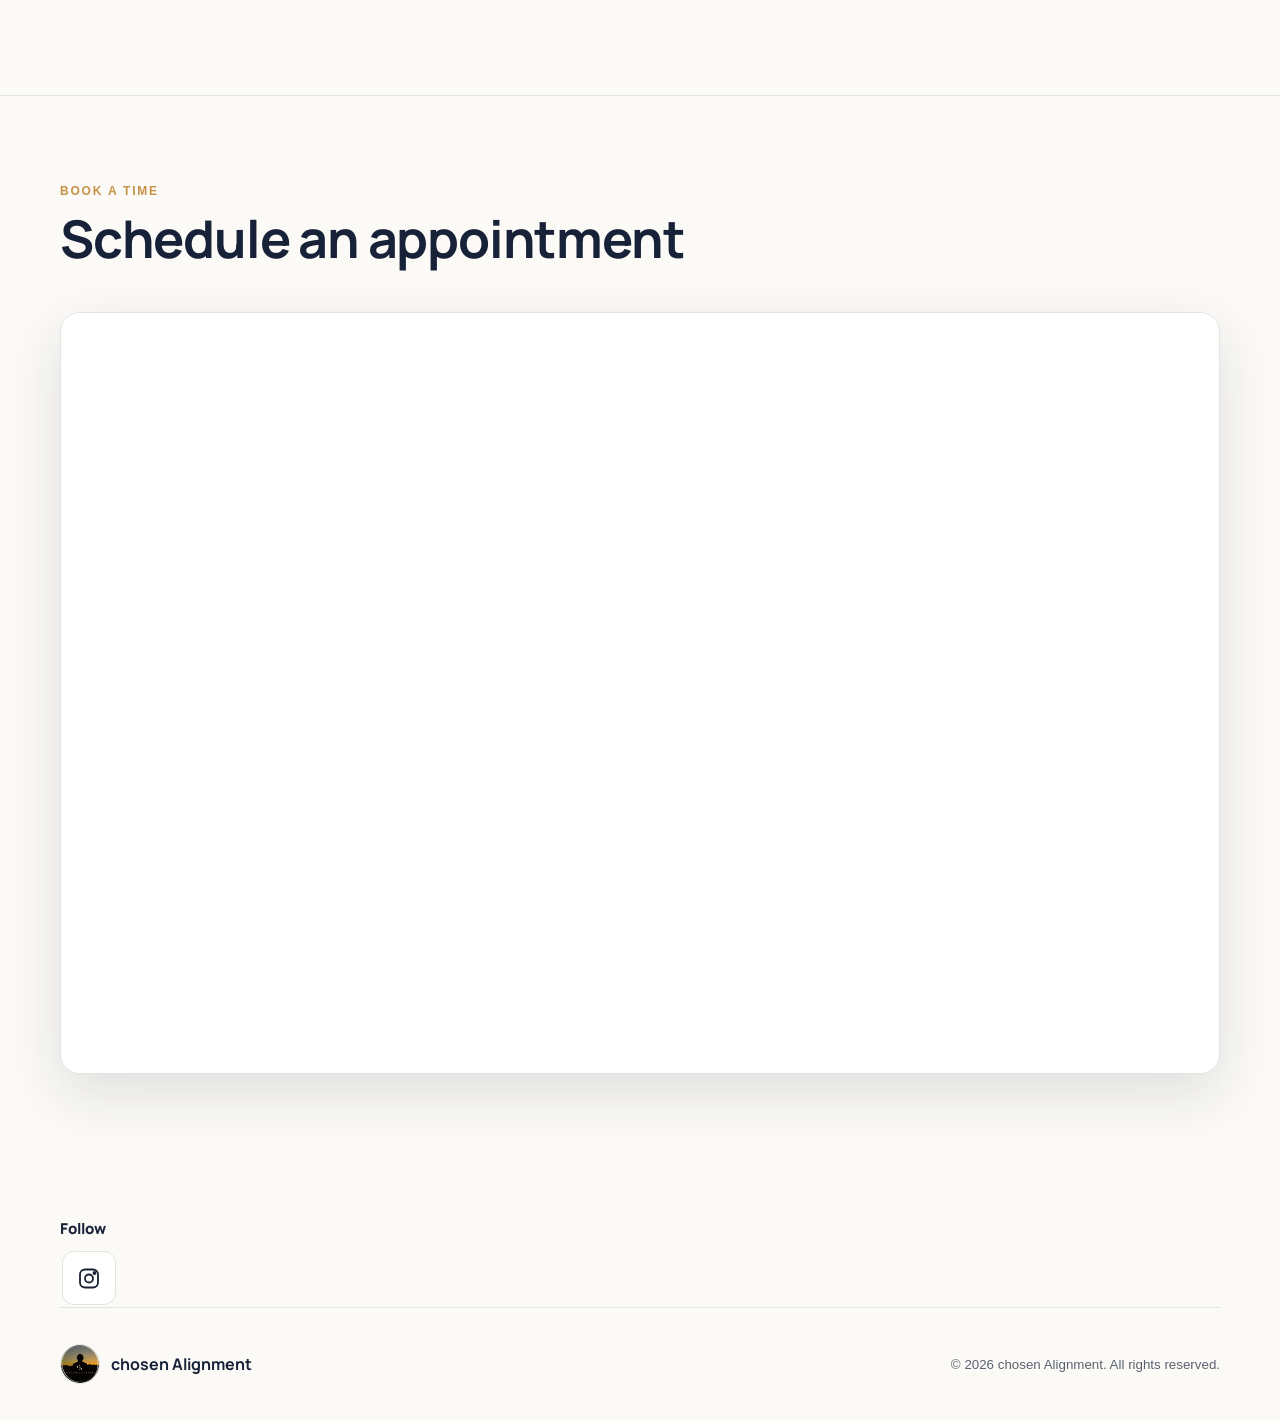
==== commit fb561adb: "Changes done" ====
--- a/index.html
+++ b/index.html
@@ -8,20 +8,20 @@
     <link rel="preconnect" href="https://fonts.googleapis.com" />
     <link rel="preconnect" href="https://fonts.gstatic.com" crossorigin />
     <link href="https://fonts.googleapis.com/css2?family=DM+Sans:wght@400;500;600;700&amp;family=Manrope:wght@700;800&amp;display=swap" rel="stylesheet" />
-    <link rel="stylesheet" href="styles.css?v=63" />
-    <script src="script.js?v=63" defer></script>
+    <link rel="stylesheet" href="styles.css?v=69" />
+    <script src="script.js?v=69" defer></script>
   </head>
   <body data-page="index" data-page-title="Company" data-template="logo-left">
     
     <header class="site-header">
       <nav class="nav-shell" aria-label="Main navigation">
         <a class="brand" href="index.html" aria-label="Company home"><span class="company-logo-slot" data-company-logo-slot data-logo-variant="brand"><span class="brand-mark" aria-hidden="true">C</span></span><strong data-company-name>Company</strong></a>
-        <div class="desktop-nav"><a href="#top" data-section-link="index" class="active">Home</a><a href="#about" data-section-link="about">About</a><a href="#services" data-section-link="services">Services</a><a href="#gallery" data-section-link="gallery">Gallery</a><a href="#contact" data-section-link="contact">Contact</a><a href="#reviews" data-section-link="reviews">Reviews</a><a href="#appointment" data-section-link="appointment">Appointment</a></div>
+        <div class="desktop-nav"><a href="#top" data-section-link="index" class="active">Home</a><a href="#about" data-section-link="about">About</a><a href="#services" data-section-link="services">What we offer</a><a href="#gallery" data-section-link="gallery">Gallery</a><a href="#contact" data-section-link="contact">Contact</a><a href="#reviews" data-section-link="reviews">Reviews</a><a href="#appointment" data-section-link="appointment">Appointment</a></div>
         <button class="menu-button" type="button" aria-expanded="false" aria-controls="mobile-menu">
           <span></span><span></span><span></span><span class="sr-only">Open navigation</span>
         </button>
       </nav>
-      <div class="mobile-nav" id="mobile-menu" hidden><a href="#top" data-section-link="index" class="active">Home</a><a href="#about" data-section-link="about">About</a><a href="#services" data-section-link="services">Services</a><a href="#gallery" data-section-link="gallery">Gallery</a><a href="#contact" data-section-link="contact">Contact</a><a href="#reviews" data-section-link="reviews">Reviews</a><a href="#appointment" data-section-link="appointment">Appointment</a></div>
+      <div class="mobile-nav" id="mobile-menu" hidden><a href="#top" data-section-link="index" class="active">Home</a><a href="#about" data-section-link="about">About</a><a href="#services" data-section-link="services">What we offer</a><a href="#gallery" data-section-link="gallery">Gallery</a><a href="#contact" data-section-link="contact">Contact</a><a href="#reviews" data-section-link="reviews">Reviews</a><a href="#appointment" data-section-link="appointment">Appointment</a></div>
       <div class="hero" id="top">
         <div class="hero-copy">
           <p class="eyebrow">Welcome to <span data-company-name>Company</span></p>
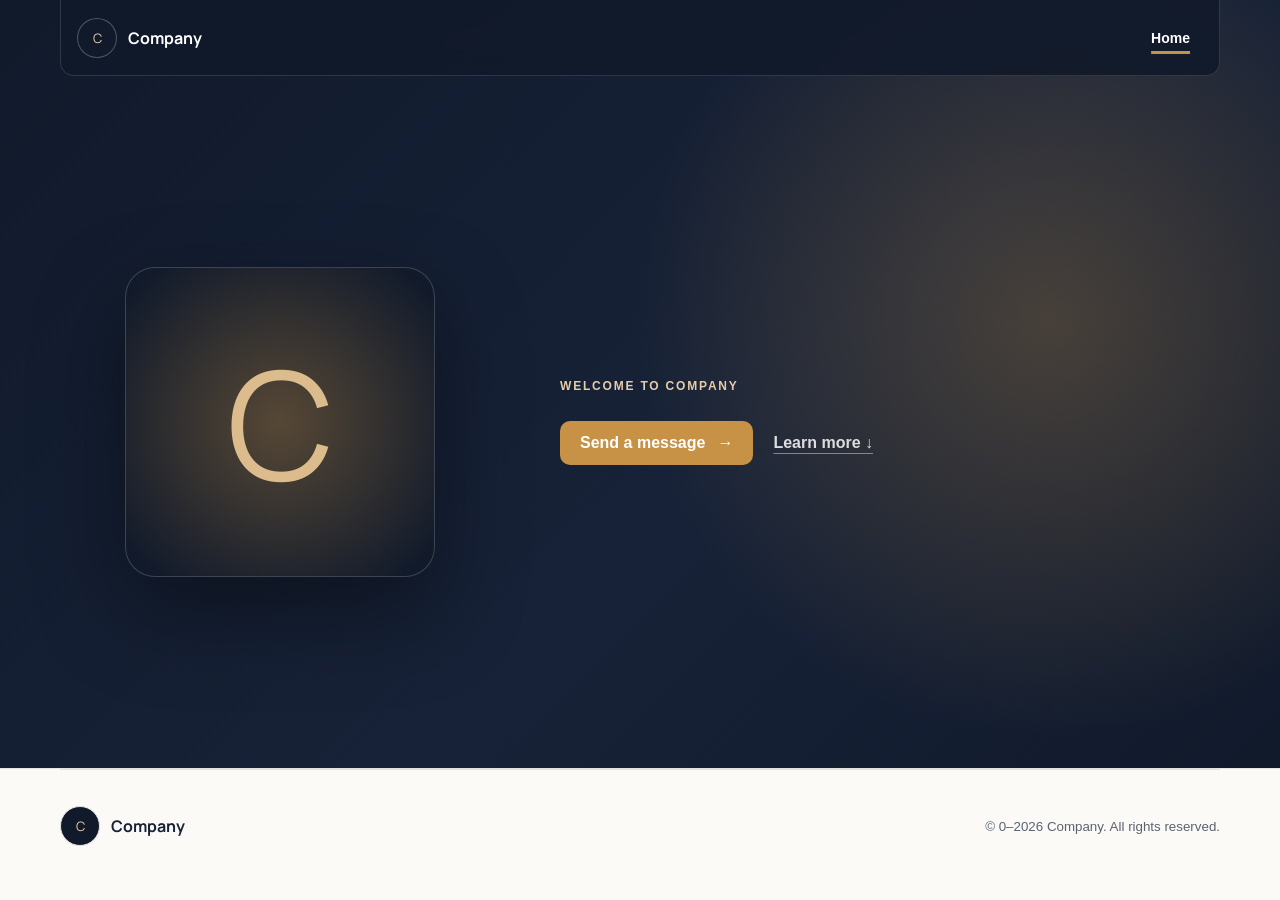
==== commit aa8eba2f: "update for logo changes" ====
--- a/index.html
+++ b/index.html
@@ -8,8 +8,8 @@
     <link rel="preconnect" href="https://fonts.googleapis.com" />
     <link rel="preconnect" href="https://fonts.gstatic.com" crossorigin />
     <link href="https://fonts.googleapis.com/css2?family=DM+Sans:wght@400;500;600;700&amp;family=Manrope:wght@700;800&amp;display=swap" rel="stylesheet" />
-    <link rel="stylesheet" href="styles.css?v=69" />
-    <script src="script.js?v=69" defer></script>
+    <link rel="stylesheet" href="styles.css?v=104" />
+    <script src="script.js?v=104" defer></script>
   </head>
   <body data-page="index" data-page-title="Company" data-template="logo-left">
     
--- a/styles.css
+++ b/styles.css
@@ -556,6 +556,19 @@
   flex-basis: calc((100% - 40px) / 3);
 }
 
+.service-card.compact-service-card {
+  min-height: 0;
+  align-self: flex-start;
+}
+
+.compact-service-card .service-card-content {
+  padding: 20px;
+}
+
+.compact-service-card h3 {
+  margin-bottom: 0;
+}
+
 .gallery-grid figure {
   flex: 0 0 calc((100% - 40px) / 3);
   height: 280px;
@@ -1214,6 +1227,15 @@
     min-height: 275px;
   }
 
+  .horizontal-services .compact-service-card {
+    height: auto;
+    min-height: 0;
+  }
+
+  .horizontal-services .compact-service-card .service-card-content {
+    min-height: 0;
+  }
+
   .horizontal-services .service-card p {
     display: -webkit-box;
     overflow: hidden;
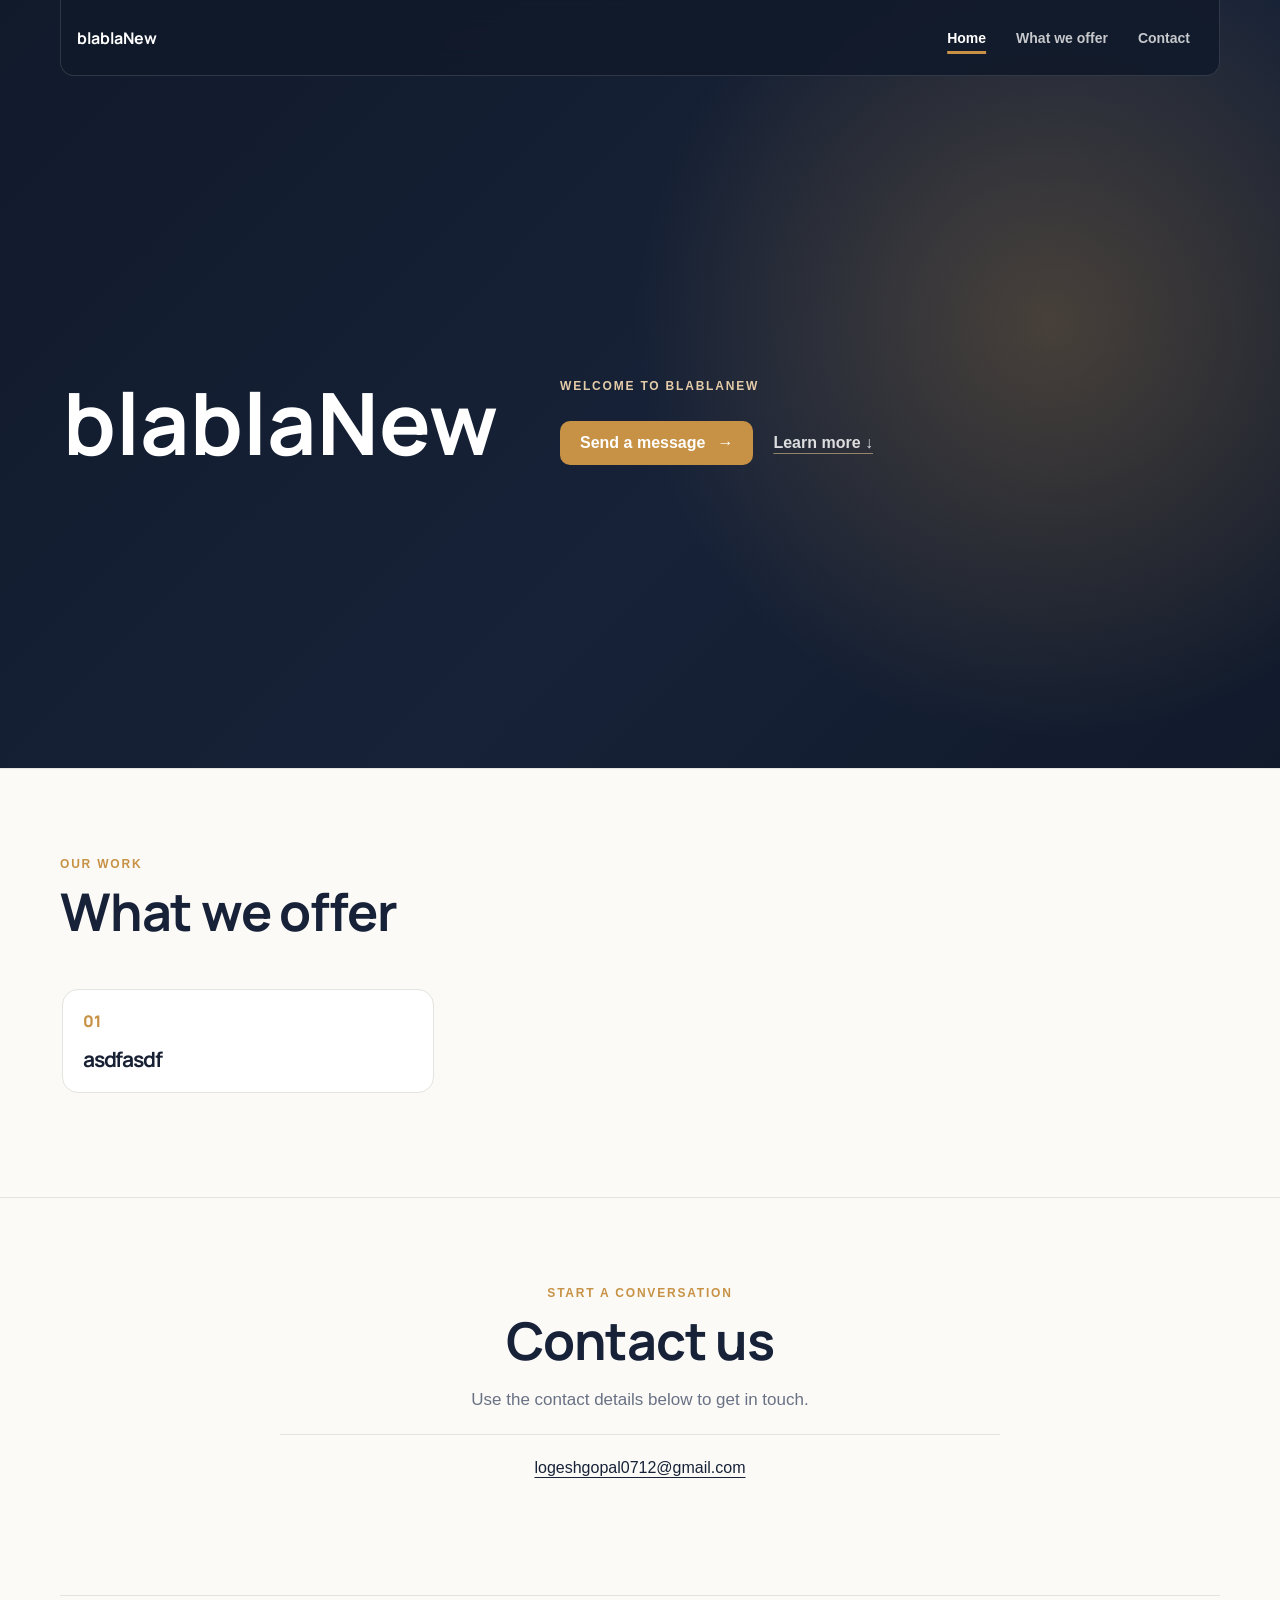
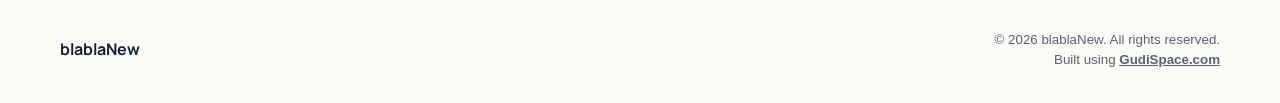
==== commit 18a340bd: "New changes" ====
--- a/index.html
+++ b/index.html
@@ -8,10 +8,10 @@
     <link rel="preconnect" href="https://fonts.googleapis.com" />
     <link rel="preconnect" href="https://fonts.gstatic.com" crossorigin />
     <link href="https://fonts.googleapis.com/css2?family=DM+Sans:wght@400;500;600;700&amp;family=Manrope:wght@700;800&amp;display=swap" rel="stylesheet" />
-    <link rel="stylesheet" href="styles.css?v=104" />
-    <script src="script.js?v=104" defer></script>
+    <link rel="stylesheet" href="styles.css?v=110" />
+    <script src="script.js?v=110" defer></script>
   </head>
-  <body data-page="index" data-page-title="Company" data-template="logo-left">
+  <body data-page="index" data-page-title="Company" data-template="logo-left" data-header-text="light" data-header-image="false" data-logo-display="text">
     
     <header class="site-header">
       <nav class="nav-shell" aria-label="Main navigation">
@@ -32,7 +32,7 @@
             <a class="secondary-link" href="#about">Learn more <span aria-hidden="true">↓</span></a>
           </div>
         </div>
-        <div class="hero-art"><span class="company-logo-slot" data-company-logo-slot data-logo-variant="hero"><div class="hero-monogram" aria-hidden="true"><span>C</span></div></span></div>
+        <div class="hero-art"><span class="company-logo-slot" data-company-logo-slot data-logo-variant="hero"><div class="hero-monogram" aria-hidden="true"><span>C</span></div></span><strong class="hero-text-logo" data-company-name>Company</strong></div>
       </div>
     </header>
     
@@ -68,7 +68,10 @@
     </aside>
     <footer class="site-footer">
       <a class="brand footer-brand" href="index.html"><span class="company-logo-slot" data-company-logo-slot data-logo-variant="brand"><span class="brand-mark" aria-hidden="true">C</span></span><strong data-company-name>Company</strong></a>
-      <small>© <span id="copyright-years" data-start-year="2026"></span> <span data-company-name>Company</span>. All rights reserved.</small>
+      <div class="footer-meta">
+        <small>© <span id="copyright-years" data-start-year="2026"></span> <span data-company-name>Company</span>. All rights reserved.</small>
+        <small class="gudispace-attribution">Built using <a href="https://gudispace.com/" target="_blank" rel="noopener noreferrer">GudiSpace.com</a></small>
+      </div>
     </footer>
   </body>
 </html>
--- a/styles.css
+++ b/styles.css
@@ -123,6 +123,16 @@
   transform: translateX(-50%);
 }
 
+body[data-header-image="true"][data-header-text="light"] .nav-shell,
+body[data-header-image="true"][data-header-text="light"] .mobile-nav {
+  background: rgb(0 0 0 / 22%);
+}
+
+body[data-header-image="true"][data-header-text="dark"] .nav-shell,
+body[data-header-image="true"][data-header-text="dark"] .mobile-nav {
+  background: rgb(255 255 255 / 58%);
+}
+
 .brand {
   display: inline-flex;
   gap: 11px;
@@ -138,6 +148,26 @@
   object-fit: cover;
   border: 1px solid color-mix(in srgb, var(--on-secondary) 25%, transparent);
   border-radius: 50%;
+}
+
+body[data-logo-display="image"] .brand > strong,
+body[data-logo-display="text"] .brand > .company-logo-slot,
+body:not([data-logo-display="text"]) .hero-text-logo {
+  display: none;
+}
+
+body[data-logo-display="text"] .hero-art > .company-logo-slot {
+  display: none;
+}
+
+.hero-text-logo {
+  max-width: 100%;
+  color: var(--on-secondary);
+  font-family: var(--heading-font);
+  font-size: clamp(42px, 7vw, 86px);
+  line-height: 1;
+  overflow-wrap: anywhere;
+  text-align: center;
 }
 
 .brand-mark {
@@ -1055,6 +1085,17 @@
   color: color-mix(in srgb, var(--on-page) 70%, transparent);
 }
 
+.footer-meta {
+  display: grid;
+  gap: 5px;
+  text-align: right;
+}
+
+.gudispace-attribution a {
+  color: inherit;
+  font-weight: 700;
+}
+
 @media (max-width: 850px) {
   .desktop-nav {
     display: none;
@@ -1131,6 +1172,11 @@
 }
 
 @media (max-width: 620px) {
+  .contact-form input,
+  .contact-form textarea {
+    font-size: 16px;
+  }
+
   .nav-shell,
   .hero,
   .content-section,
@@ -1307,6 +1353,10 @@
     flex-direction: column;
     gap: 12px;
   }
+
+  .footer-meta {
+    text-align: left;
+  }
 }
 
 @media (prefers-reduced-motion: reduce) {
@@ -1334,7 +1384,20 @@
 
 @media (max-width: 620px) {
   body[data-template="logo-left"] .hero {
-    grid-template-columns: minmax(105px, 0.75fr) minmax(0, 1.25fr);
+    grid-template-columns: 1fr;
+  }
+
+  body[data-template="logo-left"] .hero-art,
+  body[data-template="logo-left"] .hero-copy {
+    grid-column: 1;
+  }
+
+  body[data-template="logo-left"] .hero-art {
+    grid-row: 1;
+  }
+
+  body[data-template="logo-left"] .hero-copy {
+    grid-row: 2;
   }
 }
 
@@ -1356,7 +1419,20 @@
 
 @media (max-width: 620px) {
   body[data-template="logo-right"] .hero {
-    grid-template-columns: minmax(0, 1.25fr) minmax(105px, 0.75fr);
+    grid-template-columns: 1fr;
+  }
+
+  body[data-template="logo-right"] .hero-art,
+  body[data-template="logo-right"] .hero-copy {
+    grid-column: 1;
+  }
+
+  body[data-template="logo-right"] .hero-copy {
+    grid-row: 1;
+  }
+
+  body[data-template="logo-right"] .hero-art {
+    grid-row: 2;
   }
 }
 
